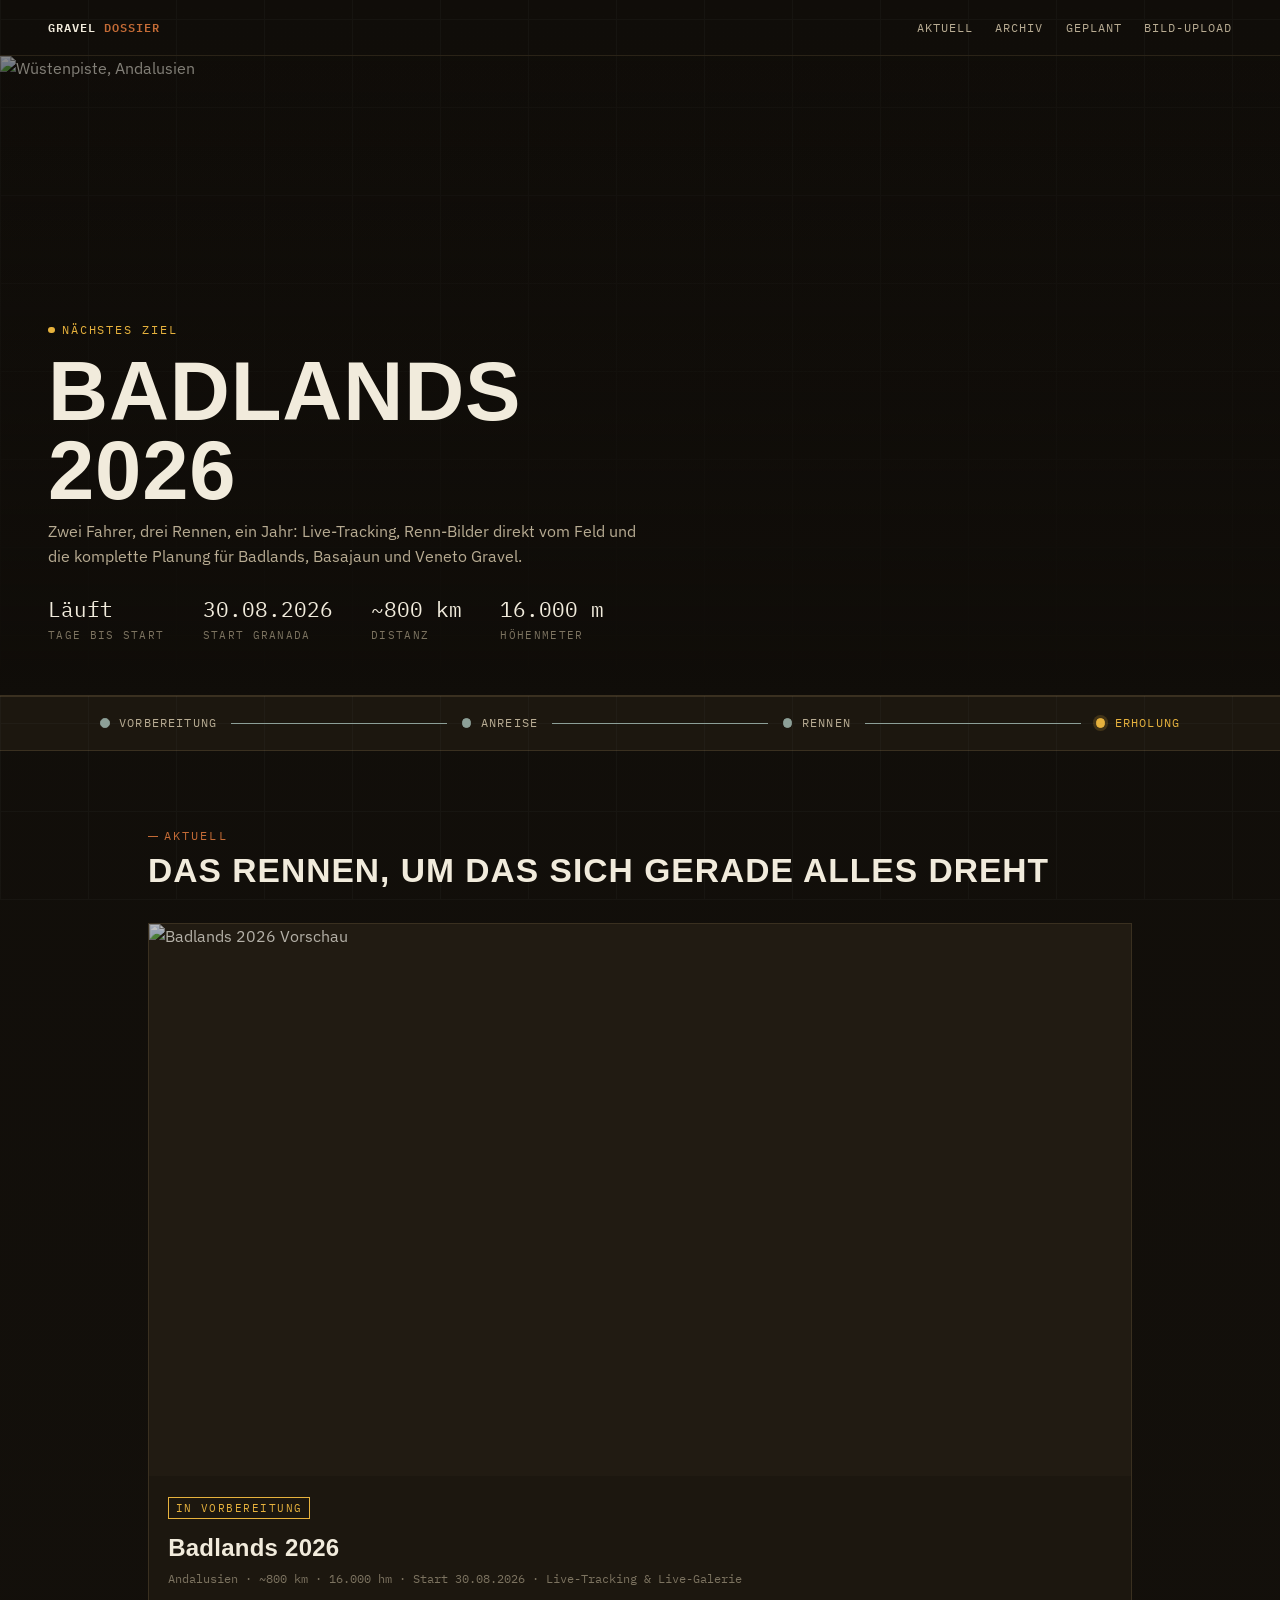
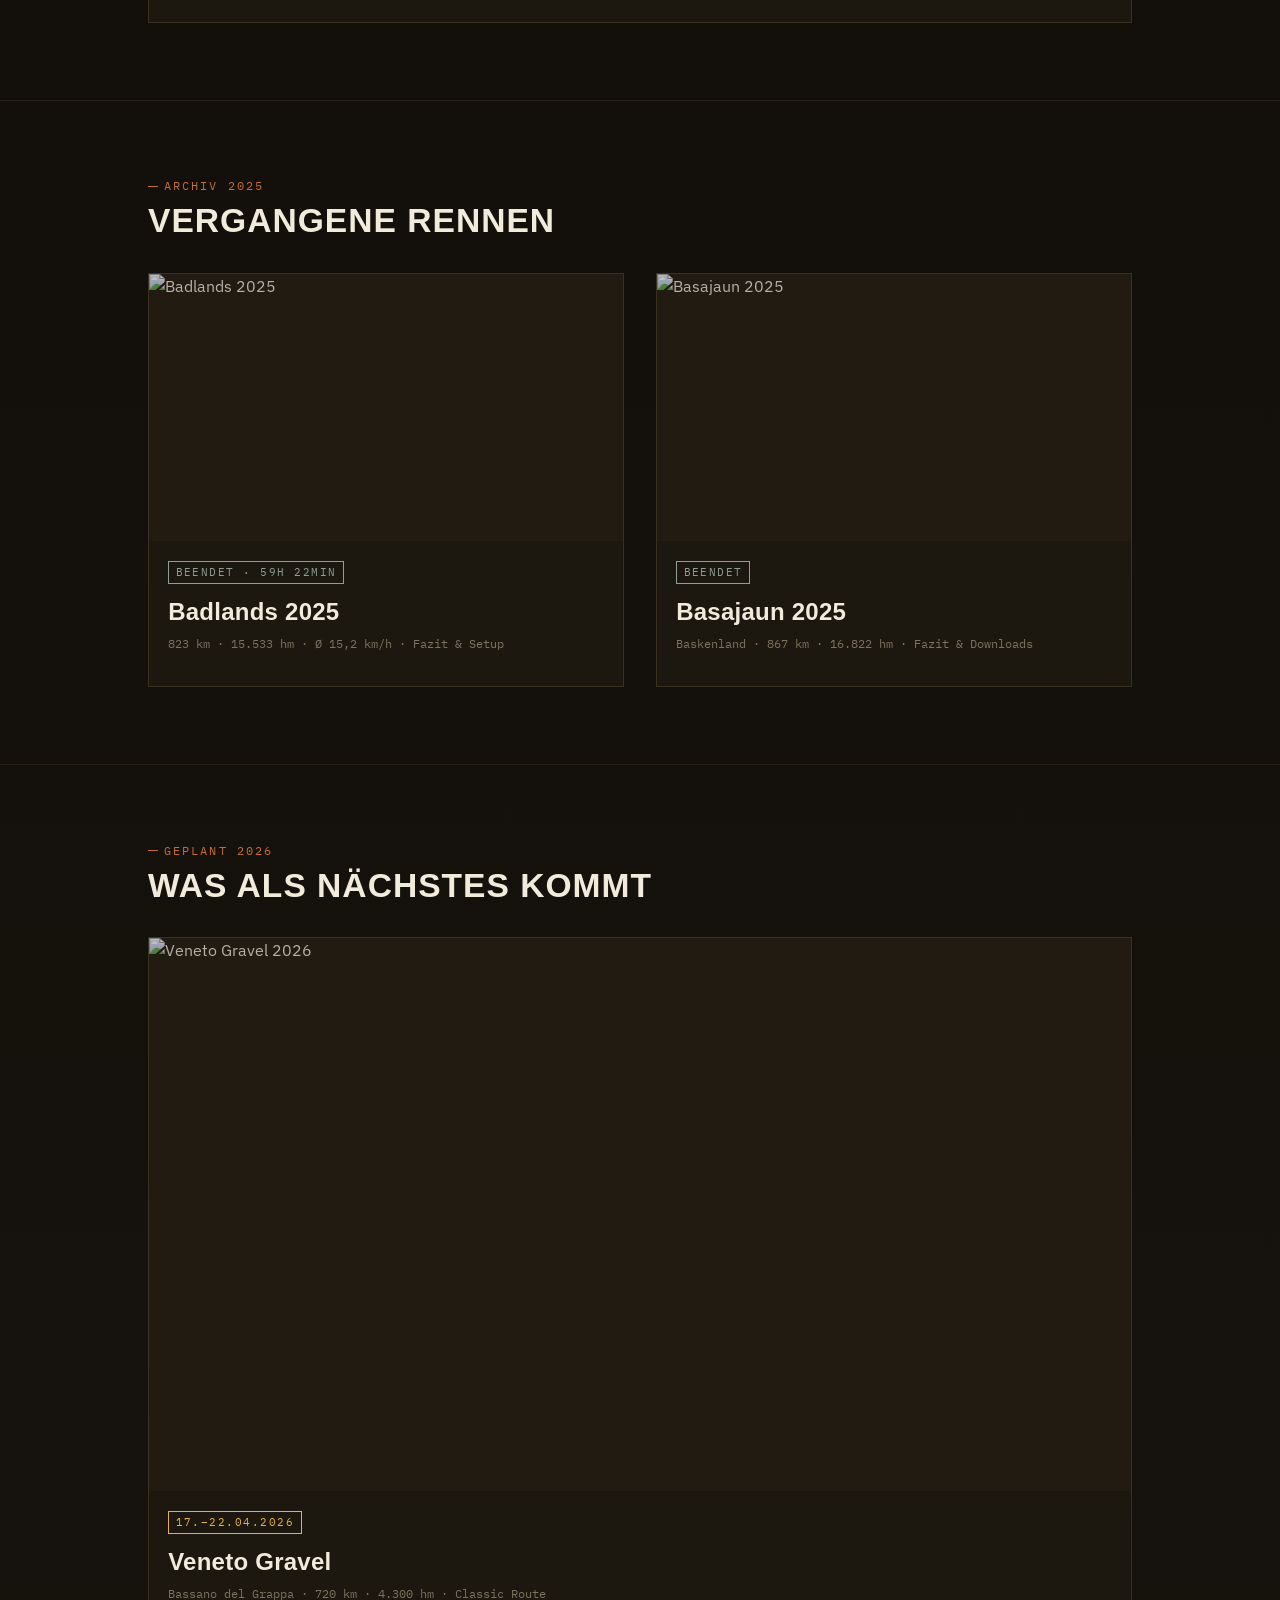
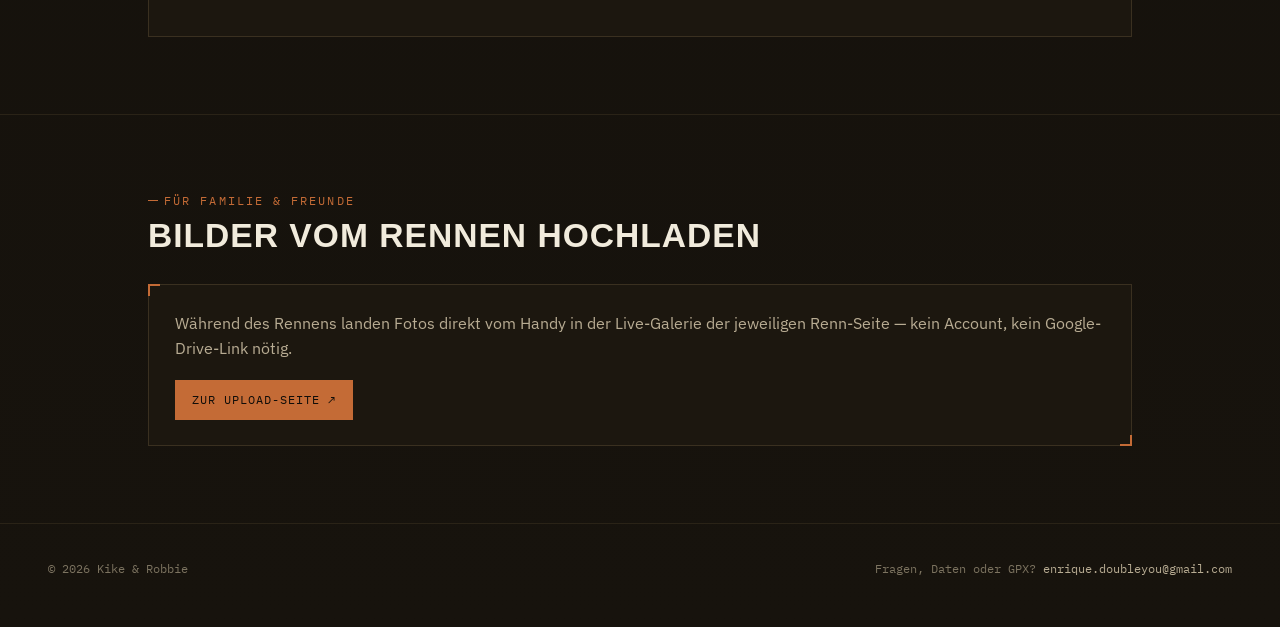
==== index.html @ 75043224 "Add files via upload" ====
<!doctype html>
<html lang="de">
<head>
<meta charset="UTF-8">
<meta name="viewport" content="width=device-width, initial-scale=1.0">
<title>Kike &amp; Robbie — Gravel-Dossier</title>
<meta name="description" content="Live-Tracking, Bilder und Planung für Ultra-Distance-Gravel-Rennen: Badlands, Basajaun, Veneto Gravel.">
<meta property="og:title" content="Kike & Robbie — Gravel-Dossier">
<meta property="og:description" content="Live-Tracking, Bilder und Planung für Ultra-Distance-Gravel-Rennen.">
<meta property="og:image" content="https://enrique-doubleyou.github.io/badlands/banner_badlands.jpg">
<meta property="og:type" content="website">
<link rel="icon" href="data:image/svg+xml,<svg xmlns=%22http://www.w3.org/2000/svg%22 viewBox=%220 0 100 100%22><rect width=%22100%22 height=%22100%22 fill=%22%23100D09%22/><path d=%22M10 70 L35 30 L55 55 L70 20 L90 70 Z%22 stroke=%22%23E7B23D%22 stroke-width=%226%22 fill=%22none%22 stroke-linejoin=%22round%22/></svg>">
<link rel="stylesheet" href="shared.css">
</head>
<body>

<header class="site-header">
  <span class="brand">GRAVEL <span>DOSSIER</span></span>
  <nav>
    <a href="#aktuell">Aktuell</a>
    <a href="#archiv">Archiv</a>
    <a href="#geplant">Geplant</a>
    <a href="upload.html">Bild-Upload</a>
  </nav>
</header>

<section class="hero">
  <img class="banner" src="https://enrique-doubleyou.github.io/badlands/banner_badlands.jpg" alt="Wüstenpiste, Andalusien" loading="eager">
  <div class="hero-content">
    <div class="hero-tag"><span class="pulse"></span> Nächstes Ziel</div>
    <h1>Badlands 2026</h1>
    <p class="hero-sub">Zwei Fahrer, drei Rennen, ein Jahr: Live-Tracking, Renn-Bilder direkt vom Feld und die komplette Planung für Badlands, Basajaun und Veneto Gravel.</p>
    <div class="hero-facts">
      <div class="hero-fact"><div class="val" id="countdown-val">–</div><div class="lbl">Tage bis Start</div></div>
      <div class="hero-fact"><div class="val mono">30.08.2026</div><div class="lbl">Start Granada</div></div>
      <div class="hero-fact"><div class="val mono">~800 km</div><div class="lbl">Distanz</div></div>
      <div class="hero-fact"><div class="val mono">16.000 m</div><div class="lbl">Höhenmeter</div></div>
    </div>
  </div>
</section>

<div class="status-strip">
  <div class="status-track" id="status-track"><!-- per JS befüllt --></div>
</div>

<main>
  <section class="section" id="aktuell">
    <div class="wrap">
      <div class="eyebrow">Aktuell</div>
      <h2>Das Rennen, um das sich gerade alles dreht</h2>
      <div class="grid" style="margin-top:1.6rem;">
        <a class="race-card" href="badlands-2026/index.html">
          <div class="thumb"><img src="https://enrique-doubleyou.github.io/badlands/banner_badlands.jpg" alt="Badlands 2026 Vorschau" loading="lazy"></div>
          <div class="body">
            <span class="status upcoming">In Vorbereitung</span>
            <h3>Badlands 2026</h3>
            <p class="meta">Andalusien · ~800 km · 16.000 hm · Start 30.08.2026 · Live-Tracking &amp; Live-Galerie</p>
          </div>
        </a>
      </div>
    </div>
  </section>

  <section class="section" id="archiv">
    <div class="wrap">
      <div class="eyebrow">Archiv 2025</div>
      <h2>Vergangene Rennen</h2>
      <div class="grid grid-2" style="margin-top:1.6rem;">
        <a class="race-card" href="https://enrique-doubleyou.github.io/badlands">
          <div class="thumb"><img src="https://enrique-doubleyou.github.io/badlands/banner_badlands.jpg" alt="Badlands 2025" loading="lazy"></div>
          <div class="body">
            <span class="status archive">Beendet · 59h 22min</span>
            <h3>Badlands 2025</h3>
            <p class="meta">823 km · 15.533 hm · Ø 15,2 km/h · Fazit &amp; Setup</p>
          </div>
        </a>
        <a class="race-card" href="https://enrique-doubleyou.github.io/basajaun/">
          <div class="thumb"><img src="https://enrique-doubleyou.github.io/basajaun/banner.jpg" alt="Basajaun 2025" loading="lazy"></div>
          <div class="body">
            <span class="status archive">Beendet</span>
            <h3>Basajaun 2025</h3>
            <p class="meta">Baskenland · 867 km · 16.822 hm · Fazit &amp; Downloads</p>
          </div>
        </a>
      </div>
    </div>
  </section>

  <section class="section" id="geplant">
    <div class="wrap">
      <div class="eyebrow">Geplant 2026</div>
      <h2>Was als Nächstes kommt</h2>
      <div class="grid" style="margin-top:1.6rem;">
        <a class="race-card" href="https://enrique-doubleyou.github.io/veneto-gravel/">
          <div class="thumb"><img src="https://enrique-doubleyou.github.io/veneto-gravel/banner.jpg" alt="Veneto Gravel 2026" loading="lazy"></div>
          <div class="body">
            <span class="status upcoming">17.–22.04.2026</span>
            <h3>Veneto Gravel</h3>
            <p class="meta">Bassano del Grappa · 720 km · 4.300 hm · Classic Route</p>
          </div>
        </a>
      </div>
    </div>
  </section>

  <section class="section">
    <div class="wrap">
      <div class="eyebrow">Für Familie &amp; Freunde</div>
      <h2>Bilder vom Rennen hochladen</h2>
      <div class="card" style="margin-top:1.4rem;">
        <p style="margin-bottom:1.2rem;">Während des Rennens landen Fotos direkt vom Handy in der Live-Galerie der jeweiligen Renn-Seite — kein Account, kein Google-Drive-Link nötig.</p>
        <a class="btn primary" href="upload.html">Zur Upload-Seite ↗</a>
      </div>
    </div>
  </section>
</main>

<footer class="site-footer">
  <span>© 2026 Kike &amp; Robbie</span>
  <span>Fragen, Daten oder GPX? <a href="mailto:enrique.doubleyou@gmail.com">enrique.doubleyou@gmail.com</a></span>
</footer>

<script>
  // Countdown zum Badlands-Start
  var raceStart = new Date('2026-08-30T08:00:00+02:00');
  var now = new Date();
  var diffDays = Math.ceil((raceStart - now) / 86400000);
  document.getElementById('countdown-val').textContent = diffDays > 0 ? diffDays : (diffDays === 0 ? 'Heute' : 'Läuft');

  // Status-Leiste: Phase je nach Datum bestimmen
  var travelStart = new Date('2026-08-27T00:00:00+02:00');
  var raceEndEstimate = new Date(raceStart.getTime() + 62 * 3600000); // ~62h Puffer
  var recoveryEnd = new Date(raceEndEstimate.getTime() + 14 * 86400000);

  var phases = [
    { key: 'prep',     label: 'Vorbereitung' },
    { key: 'travel',   label: 'Anreise' },
    { key: 'race',     label: 'Rennen' },
    { key: 'recovery', label: 'Erholung' }
  ];
  var current = 0;
  if (now >= recoveryEnd) current = 3;
  else if (now >= raceEndEstimate) current = 3;
  else if (now >= raceStart) current = 2;
  else if (now >= travelStart) current = 1;
  else current = 0;

  var track = document.getElementById('status-track');
  phases.forEach(function(p, i){
    var step = document.createElement('div');
    var cls = 'status-step' + (i < current ? ' done' : (i === current ? ' now' : ''));
    step.className = cls;
    step.innerHTML = '<span class="status-dot"></span><span>' + p.label + '</span>';
    track.appendChild(step);
    if (i < phases.length - 1){
      var line = document.createElement('div');
      line.className = 'status-line' + (i < current ? ' done' : '');
      track.appendChild(line);
    }
  });
</script>

</body>
</html>
---- shared.css ----
/* ==========================================================================
   GRAVEL DOSSIER — shared.css
   Gemeinsames Design-System für alle Race-Seiten
   (Hub, Badlands 2026, Basajaun, Veneto Gravel, Badlands 2025 …)

   Look & Idee: "Feld-Dossier" einer nächtlichen Ultra-Distanz-Expedition —
   dunkles Kartenpapier, Vermessungs-Ecken, Mono-Zahlen wie auf einem
   Bike-Computer, eine Status-Leiste wie ein Höhenprofil.
   ========================================================================== */

@import url('https://fonts.googleapis.com/css2?family=Big+Shoulders+Condensed:wght@500;600;700;800&family=IBM+Plex+Sans:wght@400;500;600&family=IBM+Plex+Mono:wght@400;500;600&display=swap');

:root{
  /* Farben — Nacht-Wüste: Tinte, Sand, Rost, Warnband-Gelb */
  --ink:        #100D09;
  --ink-soft:   #17130D;
  --panel:      #1C170F;
  --panel-2:    #211B12;
  --line:       #3A3020;
  --line-soft:  #2A2317;
  --paper:      #F1EBDC;
  --text:       #F1EBDC;
  --text-dim:   #B8AC93;
  --text-faint: #7C7360;
  --rust:       #C46B36;
  --rust-soft:  #8A4B27;
  --tape:       #E7B23D;
  --slate:      #8DA098;
  --ok:         #7FA26B;

  --font-display: 'Big Shoulders Condensed', 'Arial Narrow', sans-serif;
  --font-body:    'IBM Plex Sans', -apple-system, Segoe UI, sans-serif;
  --font-mono:    'IBM Plex Mono', 'SF Mono', monospace;

  --radius: 2px;
  --gap: clamp(1rem, 3vw, 2rem);
  --edge: clamp(1.1rem, 5vw, 3rem);
}

*{ box-sizing:border-box; }
html{ scroll-behavior:smooth; }
body{
  margin:0;
  background:
    linear-gradient(180deg, var(--ink) 0%, var(--ink-soft) 100%);
  color:var(--text);
  font-family:var(--font-body);
  font-size:16px;
  line-height:1.55;
  -webkit-font-smoothing:antialiased;
}

/* faint topo-line texture on the body background */
body::before{
  content:"";
  position:fixed; inset:0;
  pointer-events:none;
  z-index:0;
  opacity:.05;
  background-image:
    repeating-linear-gradient(0deg, var(--slate) 0 1px, transparent 1px 88px),
    repeating-linear-gradient(90deg, var(--slate) 0 1px, transparent 1px 88px);
}

img{ max-width:100%; display:block; }
a{ color:var(--tape); text-decoration:none; }
a:hover{ text-decoration:underline; }
a:focus-visible, button:focus-visible, input:focus-visible{
  outline:2px solid var(--tape); outline-offset:3px;
}

@media (prefers-reduced-motion: reduce){
  *{ animation-duration:.001ms !important; animation-iteration-count:1 !important; transition-duration:.001ms !important; scroll-behavior:auto !important; }
}

h1,h2,h3{
  font-family:var(--font-display);
  font-weight:700;
  text-transform:uppercase;
  letter-spacing:.01em;
  margin:0 0 .4em;
  color:var(--text);
}
h1{ font-size:clamp(2.6rem, 8vw, 5.2rem); line-height:.95; font-weight:800; }
h2{ font-size:clamp(1.5rem, 4vw, 2.1rem); letter-spacing:.03em; }
h3{ font-size:1.05rem; letter-spacing:.06em; color:var(--tape); }

p{ margin:0 0 1em; color:var(--text-dim); }
.mono{ font-family:var(--font-mono); }

.eyebrow{
  font-family:var(--font-mono);
  font-size:.72rem;
  letter-spacing:.18em;
  text-transform:uppercase;
  color:var(--rust);
  display:flex;
  align-items:center;
  gap:.5em;
}
.eyebrow::before{
  content:"";
  width:.9em; height:1px;
  background:var(--rust);
  display:inline-block;
}

/* ---------- layout shells ---------- */
.wrap{ max-width:1080px; margin:0 auto; padding-inline:var(--edge); position:relative; z-index:1; }
.section{ padding-block:clamp(2.5rem, 6vw, 5rem); }
.section + .section{ border-top:1px solid var(--line-soft); }

/* ---------- site header ---------- */
.site-header{
  position:relative; z-index:2;
  display:flex; align-items:center; justify-content:space-between;
  padding:1.1rem var(--edge);
  font-family:var(--font-mono);
  font-size:.78rem;
  letter-spacing:.08em;
  text-transform:uppercase;
  color:var(--text-dim);
  border-bottom:1px solid var(--line-soft);
}
.site-header a{ color:var(--text-dim); }
.site-header .brand{ color:var(--text); font-weight:600; }
.site-header .brand span{ color:var(--rust); }
.site-header nav{ display:flex; gap:1.4rem; }

/* ---------- hero ---------- */
.hero{
  position:relative;
  min-height:min(78vh, 640px);
  display:flex; align-items:flex-end;
  overflow:hidden;
  border-bottom:1px solid var(--line);
}
.hero img.banner{
  position:absolute; inset:0;
  width:100%; height:100%; object-fit:cover;
  filter:saturate(.85) contrast(1.05) brightness(.62);
}
.hero::after{
  content:"";
  position:absolute; inset:0;
  background:linear-gradient(180deg, rgba(16,13,9,.15) 0%, rgba(16,13,9,.55) 55%, var(--ink) 100%);
}
.hero-content{ position:relative; z-index:1; width:100%; padding:var(--edge); padding-bottom:clamp(2rem,5vw,3.2rem); }
.hero-tag{
  font-family:var(--font-mono); font-size:.75rem; letter-spacing:.16em;
  text-transform:uppercase; color:var(--tape); margin-bottom:.8rem;
  display:flex; align-items:center; gap:.6em;
}
.pulse{
  width:.55em; height:.55em; border-radius:50%;
  background:var(--tape); display:inline-block;
  box-shadow:0 0 0 0 rgba(231,178,61,.6);
  animation:pulse 2.2s infinite;
}
@keyframes pulse{
  0%{ box-shadow:0 0 0 0 rgba(231,178,61,.5); }
  70%{ box-shadow:0 0 0 10px rgba(231,178,61,0); }
  100%{ box-shadow:0 0 0 0 rgba(231,178,61,0); }
}
.hero h1{ margin-bottom:.5rem; max-width:14ch; }
.hero-sub{ color:var(--text-dim); max-width:60ch; font-size:1.02rem; }
.hero-facts{
  margin-top:1.6rem; display:flex; flex-wrap:wrap; gap:1.6rem 2.4rem;
}
.hero-fact .val{ font-family:var(--font-mono); font-size:1.3rem; color:var(--text); }
.hero-fact .lbl{ font-family:var(--font-mono); font-size:.68rem; letter-spacing:.12em; text-transform:uppercase; color:var(--text-faint); }

/* ---------- status strip (signature element) ---------- */
.status-strip{
  border-top:1px solid var(--line); border-bottom:1px solid var(--line);
  background:var(--panel);
  padding:1.1rem var(--edge);
  overflow-x:auto;
}
.status-track{
  display:flex; align-items:center;
  max-width:1080px; margin:0 auto;
  font-family:var(--font-mono); font-size:.72rem; letter-spacing:.1em; text-transform:uppercase;
  color:var(--text-faint);
  min-width:560px;
}
.status-step{ display:flex; align-items:center; gap:.6rem; white-space:nowrap; }
.status-dot{ width:.6rem; height:.6rem; border:1px solid var(--text-faint); border-radius:50%; flex:none; }
.status-step.done .status-dot{ background:var(--slate); border-color:var(--slate); }
.status-step.now .status-dot{ background:var(--tape); border-color:var(--tape); box-shadow:0 0 0 3px rgba(231,178,61,.18); }
.status-step.now{ color:var(--tape); }
.status-step.done{ color:var(--text-dim); }
.status-line{ flex:1 1 auto; height:1px; background:var(--line); margin:0 .9rem; min-width:2rem; }
.status-line.done{ background:var(--slate); }

/* ---------- dossier cards ---------- */
.card{
  position:relative;
  background:var(--panel);
  border:1px solid var(--line);
  padding:1.6rem;
}
.card::before, .card::after{
  content:""; position:absolute; width:.6rem; height:.6rem;
  border-color:var(--rust); border-style:solid; border-width:0;
}
.card::before{ top:-1px; left:-1px; border-top-width:2px; border-left-width:2px; }
.card::after{ bottom:-1px; right:-1px; border-bottom-width:2px; border-right-width:2px; }

.grid{ display:grid; gap:var(--gap); }
.grid-2{ grid-template-columns:repeat(auto-fit, minmax(260px,1fr)); }
.grid-3{ grid-template-columns:repeat(auto-fit, minmax(220px,1fr)); }

/* stat readouts */
.stat-grid{ display:grid; grid-template-columns:repeat(auto-fit, minmax(140px,1fr)); gap:1.4rem; margin-top:1rem; }
.stat .val{ font-family:var(--font-mono); font-size:1.5rem; color:var(--text); }
.stat .lbl{ font-family:var(--font-mono); font-size:.68rem; letter-spacing:.1em; text-transform:uppercase; color:var(--text-faint); margin-top:.15rem; }

/* race/event teaser cards */
.race-card{
  display:block; color:inherit; text-decoration:none;
  background:var(--panel); border:1px solid var(--line);
  overflow:hidden; transition:border-color .18s ease, transform .18s ease;
}
.race-card:hover{ border-color:var(--rust); text-decoration:none; transform:translateY(-2px); }
.race-card .thumb{ aspect-ratio:16/9; overflow:hidden; background:var(--panel-2); }
.race-card .thumb img{ width:100%; height:100%; object-fit:cover; filter:saturate(.8) brightness(.75); }
.race-card .body{ padding:1.1rem 1.2rem 1.3rem; }
.race-card .status{
  font-family:var(--font-mono); font-size:.66rem; letter-spacing:.14em; text-transform:uppercase;
  padding:.2em .6em; border:1px solid currentColor; display:inline-block; margin-bottom:.6rem;
}
.race-card .status.upcoming{ color:var(--tape); }
.race-card .status.archive{ color:var(--slate); }
.race-card h3{ color:var(--text); font-family:var(--font-display); font-size:1.5rem; letter-spacing:.01em; text-transform:none; margin-bottom:.2rem; }
.race-card .meta{ font-family:var(--font-mono); font-size:.78rem; color:var(--text-faint); }

/* gallery */
.gallery-grid{
  display:grid; grid-template-columns:repeat(auto-fill, minmax(150px,1fr)); gap:.5rem;
  margin-top:1.4rem;
}
.gallery-grid img{ width:100%; aspect-ratio:1/1; object-fit:cover; background:var(--panel-2); }
.gallery-empty{
  border:1px dashed var(--line); padding:2.2rem 1.4rem; text-align:center;
  color:var(--text-faint); font-family:var(--font-mono); font-size:.85rem; margin-top:1.4rem;
}

/* buttons / links */
.btn{
  display:inline-flex; align-items:center; gap:.5em;
  font-family:var(--font-mono); font-size:.78rem; letter-spacing:.08em; text-transform:uppercase;
  padding:.75em 1.3em; border:1px solid var(--rust); color:var(--tape) !important;
  background:transparent; cursor:pointer; text-decoration:none !important;
  transition:background .15s ease, color .15s ease;
}
.btn:hover{ background:var(--rust); color:var(--ink) !important; }
.btn.primary{ background:var(--rust); color:var(--ink) !important; }
.btn.primary:hover{ background:var(--tape); border-color:var(--tape); }

/* footer */
.site-footer{
  border-top:1px solid var(--line-soft);
  padding:2.2rem var(--edge) 3rem;
  font-family:var(--font-mono); font-size:.78rem; color:var(--text-faint);
  display:flex; flex-wrap:wrap; gap:1rem 2rem; justify-content:space-between; align-items:center;
}
.site-footer a{ color:var(--text-dim); }

.back-to-top{ position:fixed; right:1.2rem; bottom:1.2rem; z-index:5; }

::selection{ background:var(--rust); color:var(--ink); }

@media (max-width:640px){
  .site-header nav{ gap:.9rem; }
  .hero{ min-height:70vh; }
}
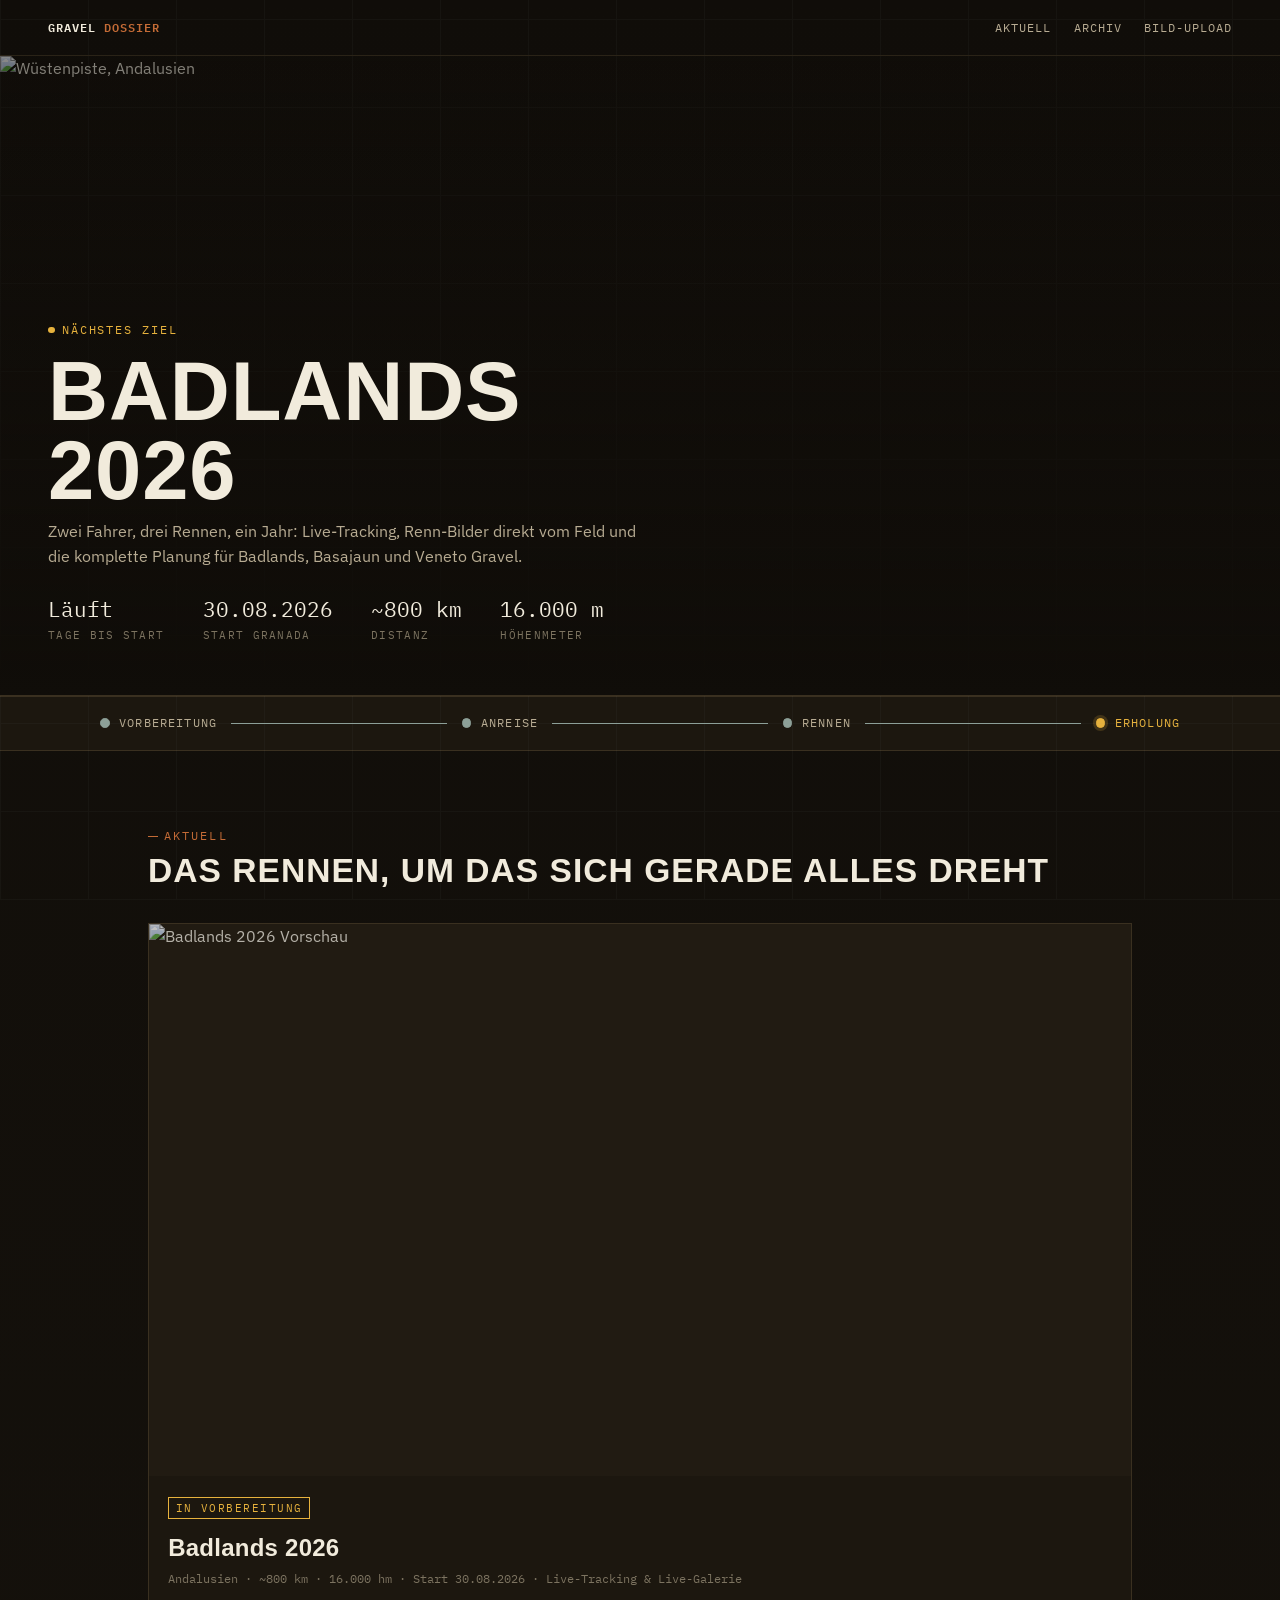
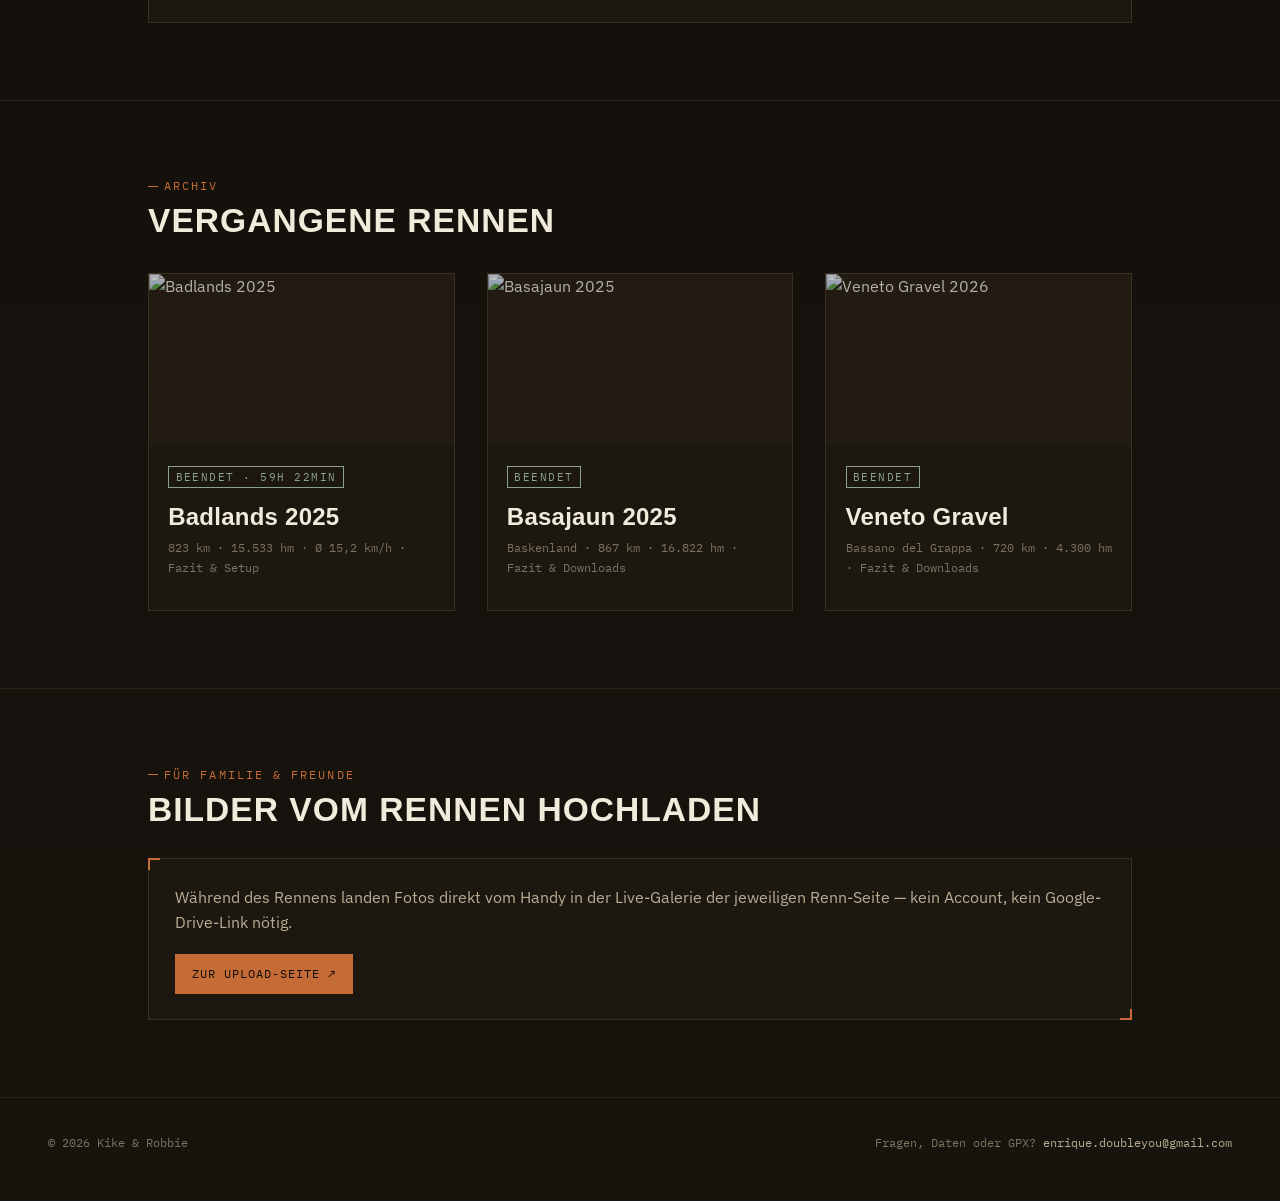
==== commit 4c22a6a6: "Add files via upload" ====
--- a/index.html
+++ b/index.html
@@ -19,7 +19,6 @@
   <nav>
     <a href="#aktuell">Aktuell</a>
     <a href="#archiv">Archiv</a>
-    <a href="#geplant">Geplant</a>
     <a href="upload.html">Bild-Upload</a>
   </nav>
 </header>
@@ -63,7 +62,7 @@
 
   <section class="section" id="archiv">
     <div class="wrap">
-      <div class="eyebrow">Archiv 2025</div>
+      <div class="eyebrow">Archiv</div>
       <h2>Vergangene Rennen</h2>
       <div class="grid grid-2" style="margin-top:1.6rem;">
         <a class="race-card" href="https://enrique-doubleyou.github.io/badlands">
@@ -82,21 +81,12 @@
             <p class="meta">Baskenland · 867 km · 16.822 hm · Fazit &amp; Downloads</p>
           </div>
         </a>
-      </div>
-    </div>
-  </section>
-
-  <section class="section" id="geplant">
-    <div class="wrap">
-      <div class="eyebrow">Geplant 2026</div>
-      <h2>Was als Nächstes kommt</h2>
-      <div class="grid" style="margin-top:1.6rem;">
         <a class="race-card" href="https://enrique-doubleyou.github.io/veneto-gravel/">
           <div class="thumb"><img src="https://enrique-doubleyou.github.io/veneto-gravel/banner.jpg" alt="Veneto Gravel 2026" loading="lazy"></div>
           <div class="body">
-            <span class="status upcoming">17.–22.04.2026</span>
+            <span class="status archive">Beendet</span>
             <h3>Veneto Gravel</h3>
-            <p class="meta">Bassano del Grappa · 720 km · 4.300 hm · Classic Route</p>
+            <p class="meta">Bassano del Grappa · 720 km · 4.300 hm · Fazit &amp; Downloads</p>
           </div>
         </a>
       </div>
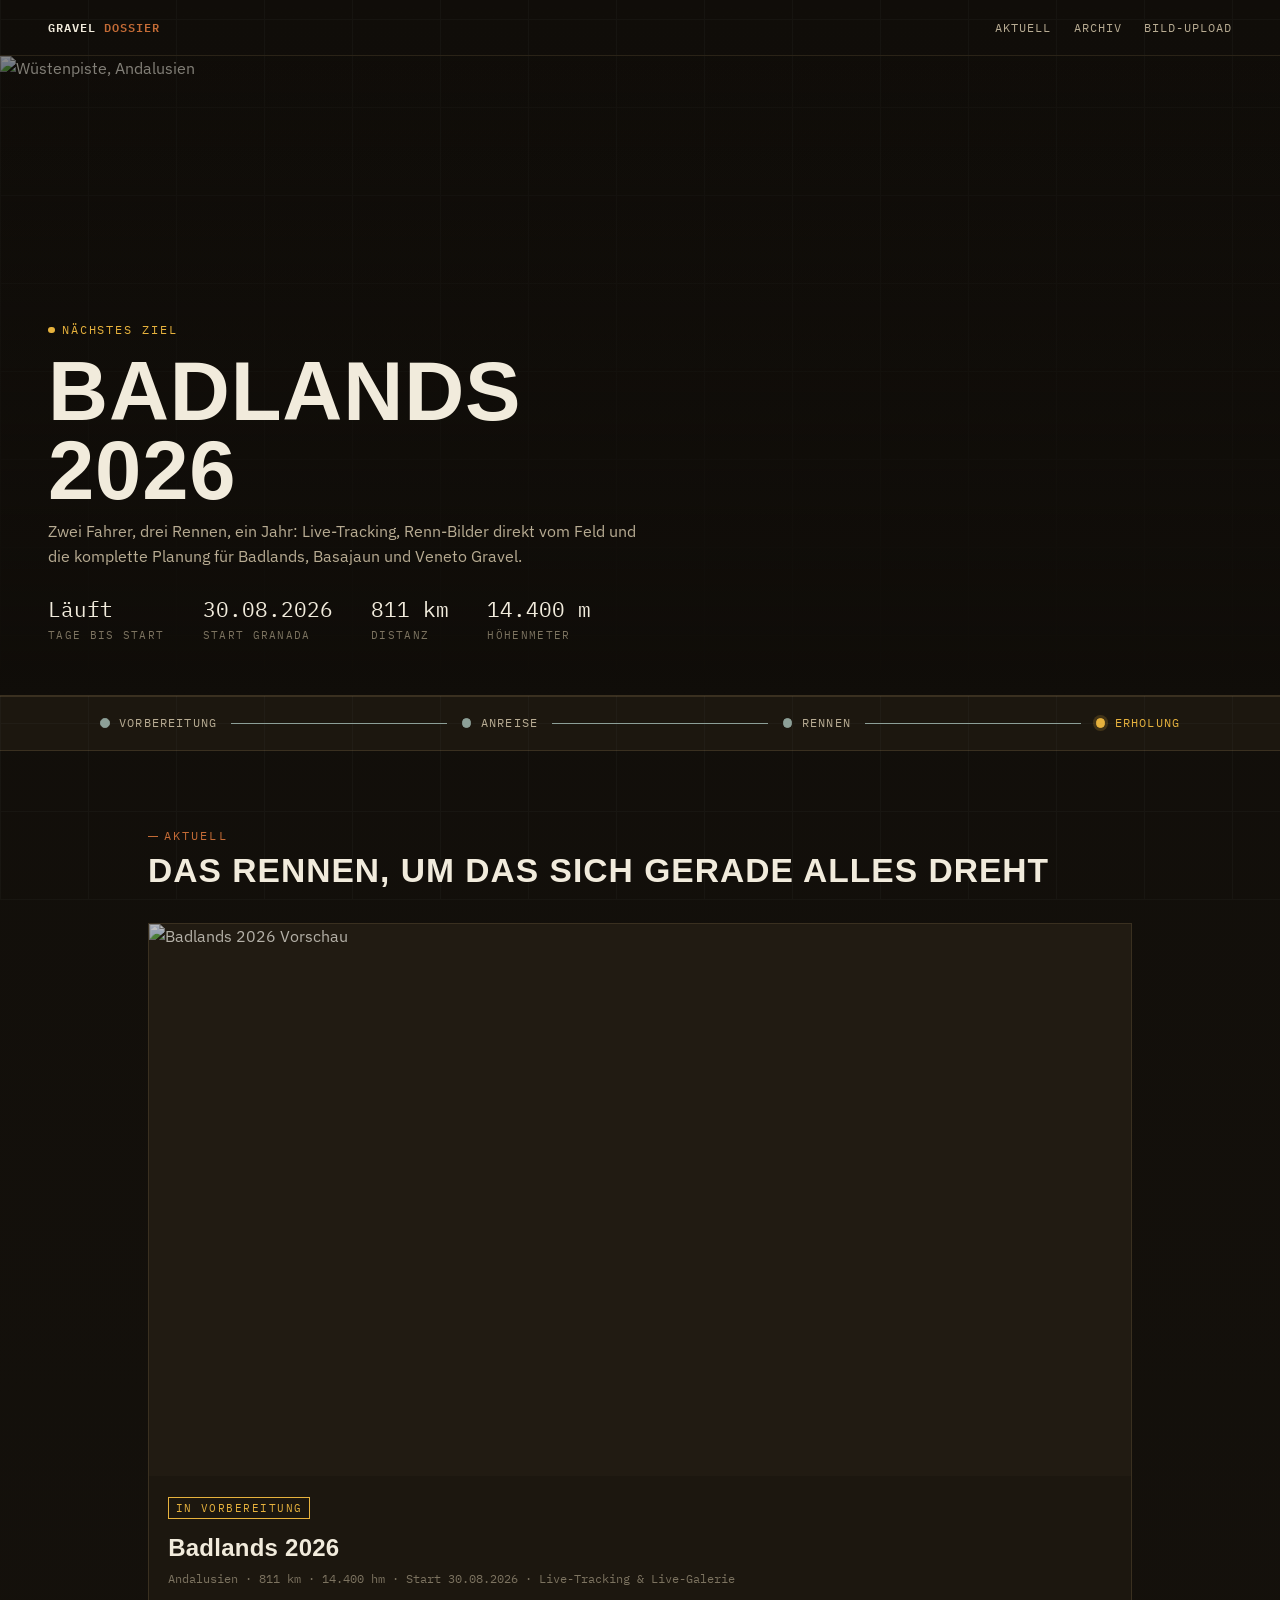
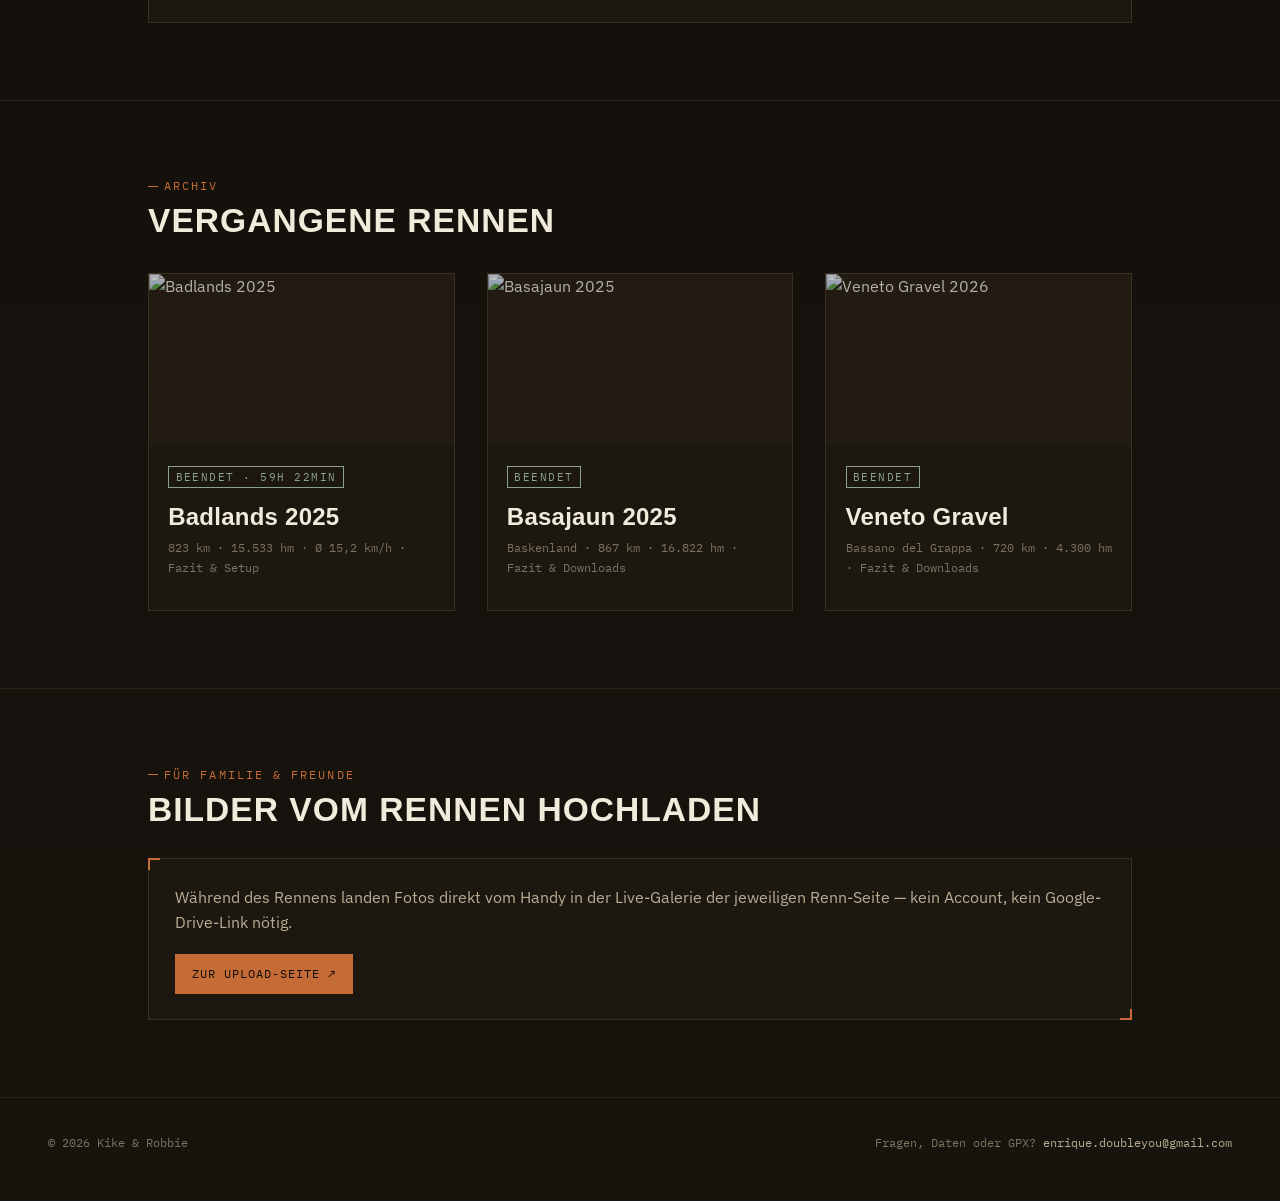
==== commit e17bcdf9: "Add files via upload" ====
--- a/index.html
+++ b/index.html
@@ -32,8 +32,8 @@
     <div class="hero-facts">
       <div class="hero-fact"><div class="val" id="countdown-val">–</div><div class="lbl">Tage bis Start</div></div>
       <div class="hero-fact"><div class="val mono">30.08.2026</div><div class="lbl">Start Granada</div></div>
-      <div class="hero-fact"><div class="val mono">~800 km</div><div class="lbl">Distanz</div></div>
-      <div class="hero-fact"><div class="val mono">16.000 m</div><div class="lbl">Höhenmeter</div></div>
+      <div class="hero-fact"><div class="val mono">811 km</div><div class="lbl">Distanz</div></div>
+      <div class="hero-fact"><div class="val mono">14.400 m</div><div class="lbl">Höhenmeter</div></div>
     </div>
   </div>
 </section>
@@ -53,7 +53,7 @@
           <div class="body">
             <span class="status upcoming">In Vorbereitung</span>
             <h3>Badlands 2026</h3>
-            <p class="meta">Andalusien · ~800 km · 16.000 hm · Start 30.08.2026 · Live-Tracking &amp; Live-Galerie</p>
+            <p class="meta">Andalusien · 811 km · 14.400 hm · Start 30.08.2026 · Live-Tracking &amp; Live-Galerie</p>
           </div>
         </a>
       </div>
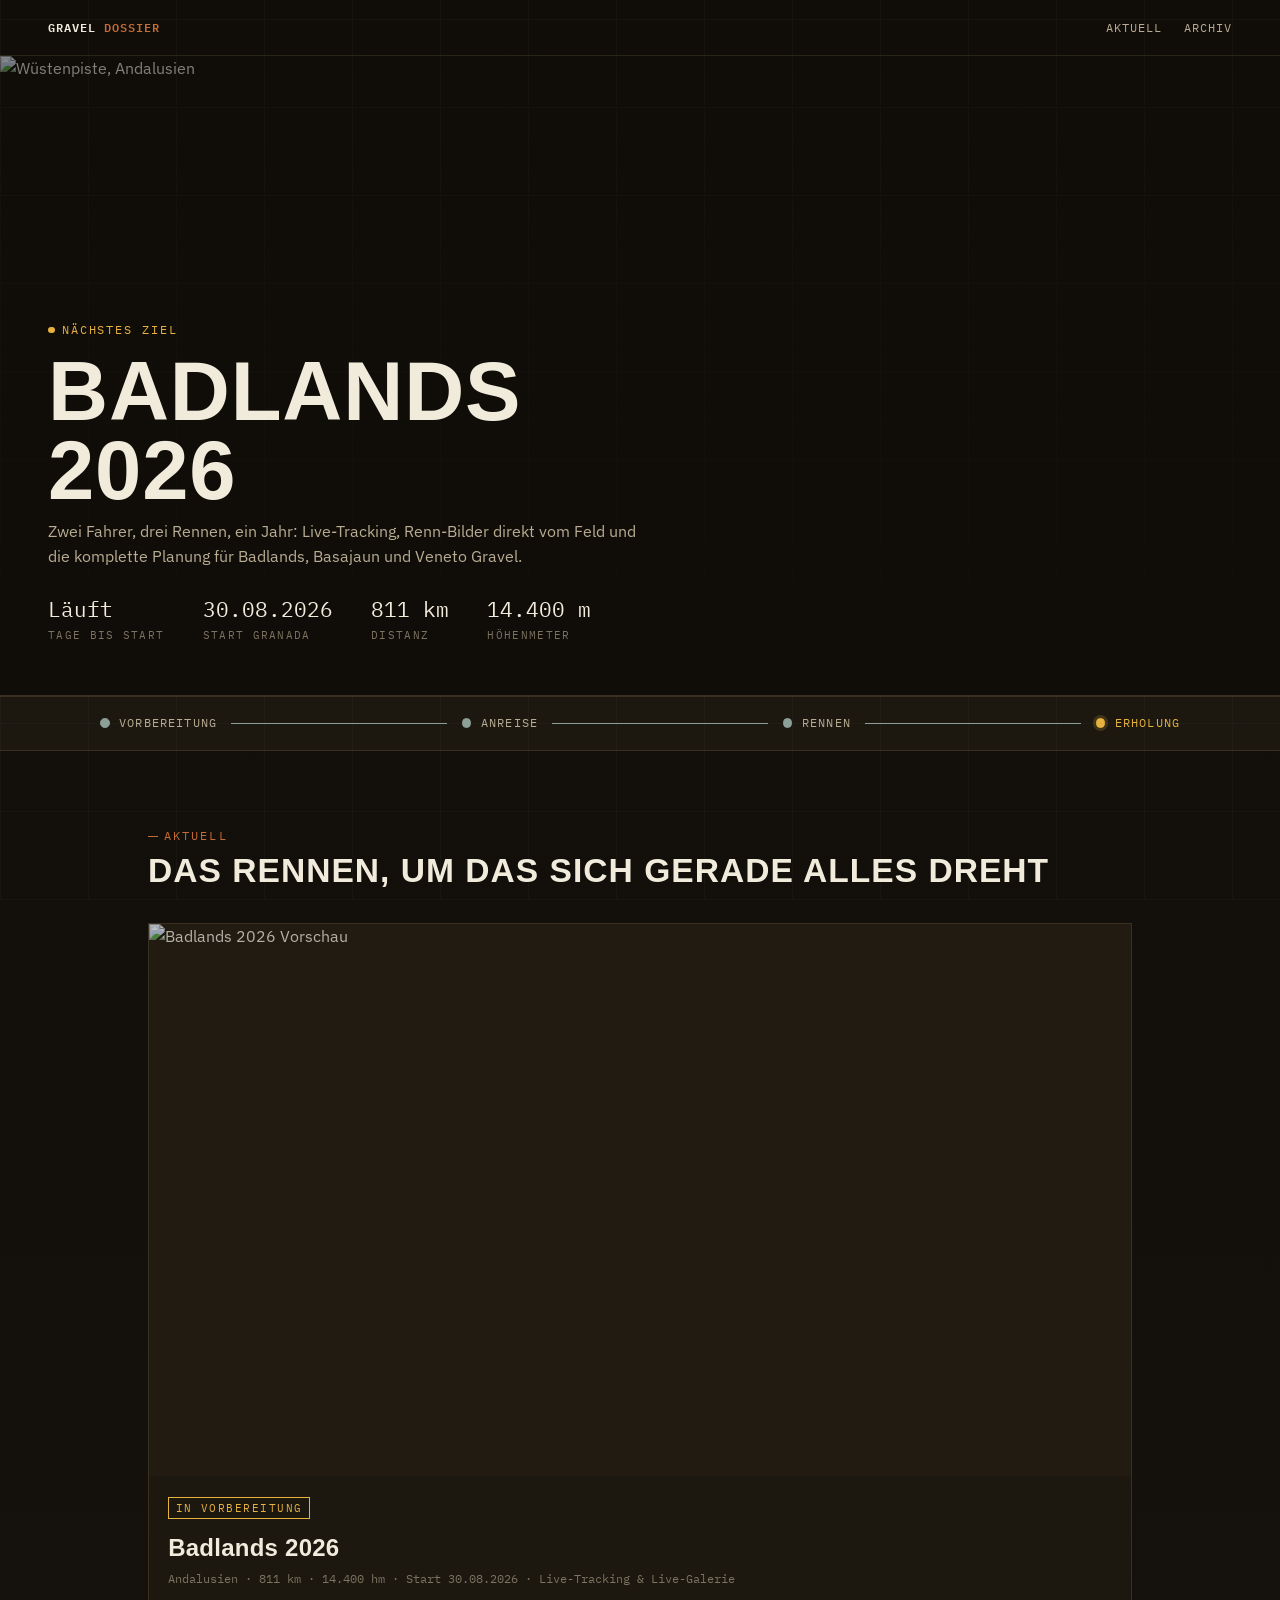
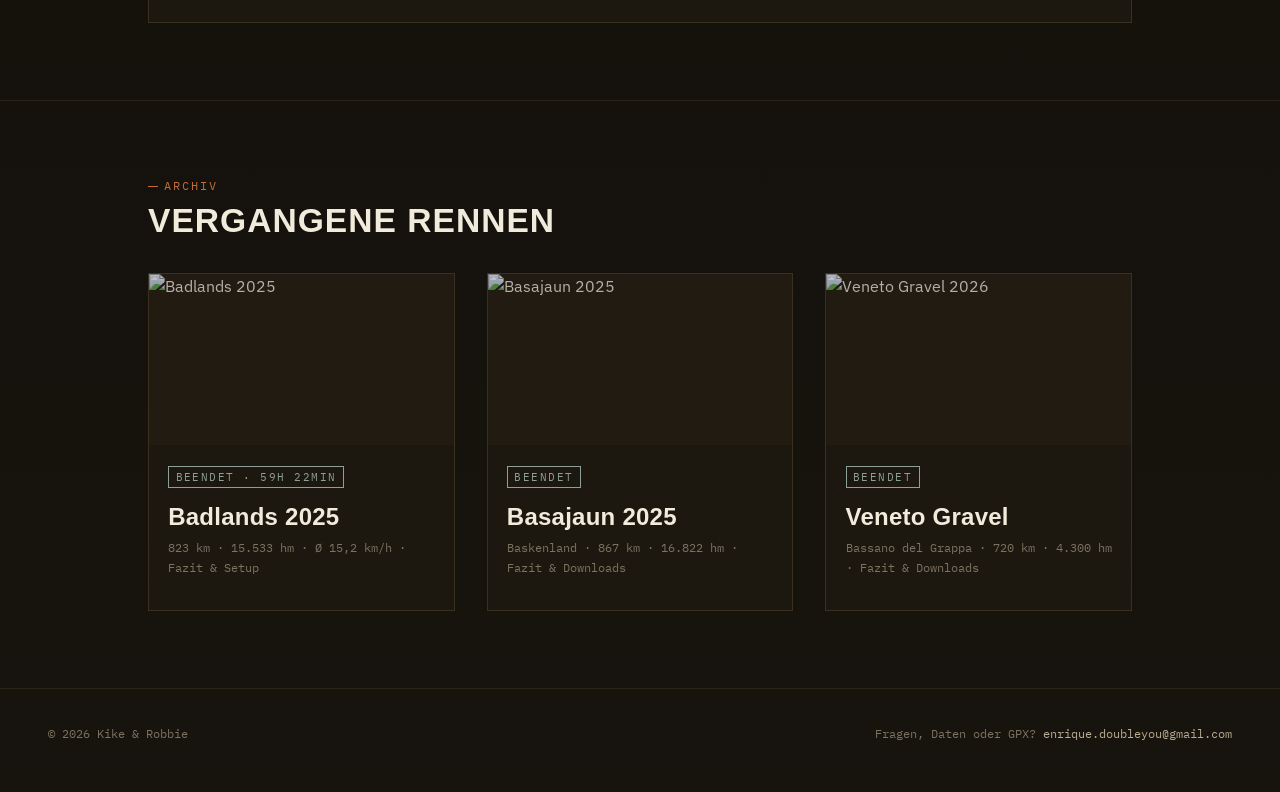
==== commit dbfb7210: "Add files via upload" ====
--- a/index.html
+++ b/index.html
@@ -19,7 +19,6 @@
   <nav>
     <a href="#aktuell">Aktuell</a>
     <a href="#archiv">Archiv</a>
-    <a href="upload.html">Bild-Upload</a>
   </nav>
 </header>
 
@@ -92,17 +91,6 @@
       </div>
     </div>
   </section>
-
-  <section class="section">
-    <div class="wrap">
-      <div class="eyebrow">Für Familie &amp; Freunde</div>
-      <h2>Bilder vom Rennen hochladen</h2>
-      <div class="card" style="margin-top:1.4rem;">
-        <p style="margin-bottom:1.2rem;">Während des Rennens landen Fotos direkt vom Handy in der Live-Galerie der jeweiligen Renn-Seite — kein Account, kein Google-Drive-Link nötig.</p>
-        <a class="btn primary" href="upload.html">Zur Upload-Seite ↗</a>
-      </div>
-    </div>
-  </section>
 </main>
 
 <footer class="site-footer">
